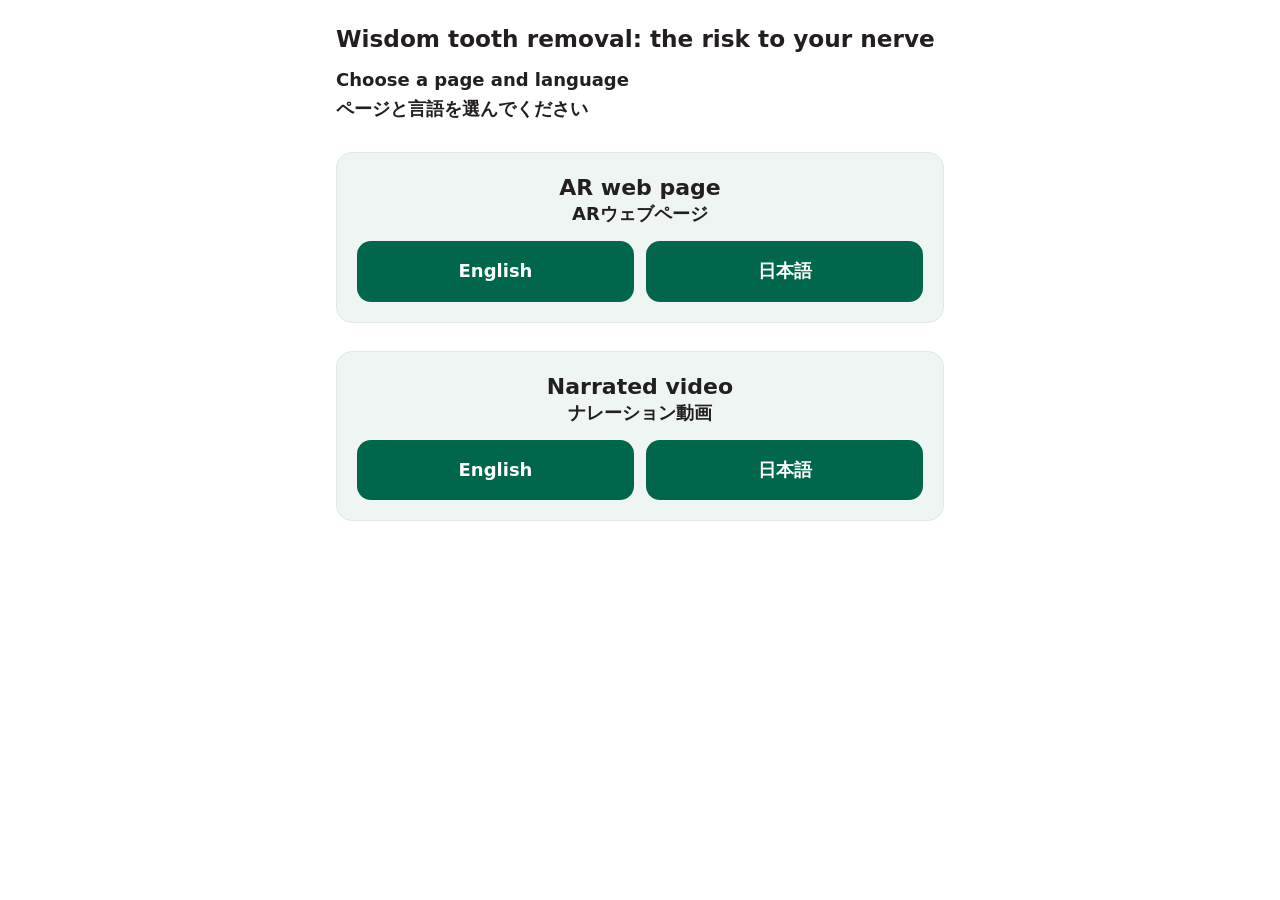
==== index.html @ 41e2e427 "Narrated video: new EN script with referral sentence and new title English only for now (Luke, 21 Oc" ====
<!doctype html>
<html lang="en">
<head>
<meta charset="utf-8">
<meta name="viewport" content="width=device-width, initial-scale=1">
<title>Wisdom tooth removal: the risk to your nerve</title>
<meta name="robots" content="noindex">
<link rel="stylesheet" href="style.css">
<style>
  .lead { font-size: 18px; font-weight: 600; margin: 8px 0 0; }
  .choice { margin-top: 28px; padding: 20px; border: 1px solid var(--line); border-radius: 16px; background: var(--card); }
  .choice h2 { margin: 0 0 14px; text-align: center; font-size: 22px; line-height: 1.35; }
  .choice h2 span { display: block; font-size: 18px; font-weight: 600; }
  .pick { display: grid; grid-template-columns: 1fr 1fr; gap: 12px; }
  .pick a { display: block; text-align: center; padding: 16px 8px; border-radius: 14px;
    background: var(--ar); color: var(--ar-text); text-decoration: none; font-weight: 600; font-size: 18px; }
</style>
</head>
<body>
<main>
  <h1>Wisdom tooth removal: the risk to your nerve</h1>
  <p class="lead">Choose a page and language<br><span lang="ja">ページと言語を選んでください</span></p>
  <section class="choice" aria-labelledby="ar">
    <h2 id="ar">AR web page<span lang="ja">ARウェブページ</span></h2>
    <div class="pick">
      <a href="en/">English</a>
      <a href="ja/" lang="ja">日本語</a>
    </div>
  </section>
  <section class="choice" aria-labelledby="video">
    <h2 id="video">Narrated video<span lang="ja">ナレーション動画</span></h2>
    <div class="pick">
      <a href="video/en/">English</a>
      <a href="video/ja/" lang="ja">日本語</a>
    </div>
  </section>
</main>
</body>
</html>
---- style.css ----
:root {
  --bg: #ffffff; --text: #231f20; --muted: #5a616b; --line: #e3e6ea;
  --accent: #00674c; --card: #eef5f2; --ar: #00674c; --ar-text: #ffffff;
}
/* Dark colours: follow the device unless the reader picks a mode with the toggle (saved in localStorage). */
@media (prefers-color-scheme: dark) {
  :root:not([data-theme="light"]) { --bg: #121417; --text: #eef0f3; --muted: #a9b0b9; --line: #2a2e34;
    --accent: #5cc49d; --card: #18211e; --ar: #5cc49d; --ar-text: #0d1117; }
}
:root[data-theme="dark"] { --bg: #121417; --text: #eef0f3; --muted: #a9b0b9; --line: #2a2e34;
    --accent: #5cc49d; --card: #18211e; --ar: #5cc49d; --ar-text: #0d1117; }
:root { color-scheme: light; }
:root[data-theme="dark"] { color-scheme: dark; }
@media (prefers-color-scheme: dark) { :root:not([data-theme="light"]) { color-scheme: dark; } }
* { box-sizing: border-box; }
html { -webkit-text-size-adjust: 100%; }
body { margin: 0; background: var(--bg); color: var(--text);
  font: 17px/1.6 system-ui, -apple-system, "Hiragino Sans", "Yu Gothic", "Noto Sans JP", sans-serif; }
.bar { display: flex; justify-content: space-between; align-items: center;
  padding: 10px 16px; border-bottom: 1px solid var(--line); }
.logo { height: 56px; width: auto; display: block; background: #fff; border-radius: 6px; padding: 3px 5px; box-sizing: content-box; }
.bar-left { display: flex; gap: 8px; align-items: center; }
.theme { font: inherit; font-size: 15px; color: var(--accent); background: transparent; cursor: pointer;
  padding: 8px 12px; min-height: 44px; border: 1px solid var(--line); border-radius: 999px; }
.lang { font-size: 15px; color: var(--accent); text-decoration: none; padding: 8px 12px;
  border: 1px solid var(--line); border-radius: 999px; }
main { max-width: 640px; margin: 0 auto; padding: 8px 16px 48px; }
h1 { font-size: 1.45rem; line-height: 1.3; margin: 16px 0 12px; }
h2 { font-size: 1.15rem; margin: 0 0 6px; }
section { padding: 18px 0; border-top: 1px solid var(--line); }
model-viewer { width: 100%; height: 58vh; min-height: 320px; max-height: 560px;
  background: var(--card); border-radius: 14px; --poster-color: transparent; }
.ar-btn { position: absolute; left: 50%; bottom: 14px; transform: translateX(-50%);
  background: var(--ar); color: var(--ar-text); border: 0; border-radius: 999px;
  padding: 14px 22px; font: 600 16px/1 inherit; min-height: 48px; white-space: nowrap; }
.progress { position: absolute; left: 0; right: 0; top: 0; height: 4px; }
.progress-fill { height: 100%; width: 0; background: var(--accent); transition: width .2s; }
.progress.done { opacity: 0; transition: opacity .4s; }
.legend { display: flex; flex-wrap: wrap; gap: 8px 18px; list-style: none; padding: 0; margin: 8px 0 12px; font-size: 15px; }
.dot { display: inline-block; width: 14px; height: 14px; border-radius: 50%;
  margin-right: 6px; vertical-align: -2px; border: 1px solid var(--line); }
.stats { display: grid; grid-template-columns: 1fr 1fr; gap: 10px; margin: 10px 0; }
.stats div { background: var(--card); border-radius: 12px; padding: 12px; }
.stats strong { display: block; font-size: 1.2rem; }
.stats span { display: block; font-size: 14px; color: var(--muted); text-align: justify; }
.small { font-size: 13px; color: var(--muted); overflow-wrap: anywhere; }
a { color: var(--accent); }
ul { padding-left: 1.2em; }
.disclaimer { font-size: 14px; color: var(--muted); border-top: 1px solid var(--line); padding-top: 16px; }
/* Labels on the model drawn like a medical diagram: a small point, a leader line and a short name. */
.hotspot { --len: 34px; width: 9px; height: 9px; border-radius: 50%; padding: 0; border: 2px solid #fff;
  background: #1b1d21; box-shadow: 0 0 0 1px #1b1d21; position: relative; pointer-events: none; }
.hotspot:not([data-visible]) { opacity: 0; }
model-viewer.labels-off .hotspot { display: none; }
.hotspot::after { content: ""; position: absolute; background: #1b1d21; }
.hotspot .label { position: absolute; white-space: nowrap; text-align: center;
  background: rgba(255,255,255,.92); color: #1b1d21; border: 1px solid #1b1d21; border-radius: 4px; padding: 2px 6px;
  font: 700 13px/1.15 system-ui, -apple-system, "Hiragino Sans", sans-serif; }
.hotspot .label small { display: block; font-weight: 500; font-size: 11px; }
.hotspot[data-side="up"]::after { left: 50%; bottom: 100%; width: 1.5px; height: var(--len); }
.hotspot[data-side="up"] .label { left: 50%; bottom: calc(100% + var(--len)); transform: translateX(-50%); }
.hotspot[data-side="down"]::after { left: 50%; top: 100%; width: 1.5px; height: var(--len); }
.hotspot[data-side="down"] .label { left: 50%; top: calc(100% + var(--len)); transform: translateX(-50%); }
.hotspot[data-side="left"]::after { right: 100%; top: 50%; height: 1.5px; width: var(--len); }
.hotspot[data-side="left"] .label { right: calc(100% + var(--len)); top: 50%; transform: translateY(-50%); }
.hotspot[data-side="right"]::after { left: 100%; top: 50%; height: 1.5px; width: var(--len); }
.hotspot[data-side="right"] .label { left: calc(100% + var(--len)); top: 50%; transform: translateY(-50%); }
.controls { display: flex; flex-wrap: wrap; gap: 8px; margin: 10px 0 0; }
.controls button { flex: 1 1 auto; min-height: 44px; padding: 8px 12px; border-radius: 999px;
  border: 1px solid var(--line); background: var(--card); color: var(--text); font: 600 15px/1.2 inherit; cursor: pointer; }
.controls button[aria-pressed="true"] { border-color: var(--accent); color: var(--accent); }
.cite { font-size: .7em; line-height: 0; margin-left: 1px; }
.cite a { text-decoration: none; }
.xray, .areas { margin: 12px 0; }
.areas img { width: 100%; height: auto; border-radius: 10px; display: block; background: #fff; }
.areas figcaption { font-size: 14px; color: var(--muted); margin-top: 6px; }
.xray img { width: 100%; height: auto; border-radius: 10px; display: block; }
.xray figcaption { font-size: 14px; color: var(--muted); margin-top: 6px; }
.credit { overflow-wrap: anywhere; }
.refs ol { padding-left: 1.4em; font-size: 13px; color: var(--muted); }
.refs li { margin-bottom: 6px; overflow-wrap: anywhere; }
.problem { position: absolute; inset: 0; display: flex; align-items: center; justify-content: center;
  padding: 24px; text-align: center; color: var(--text); font-size: 16px; }
.ar-more { display: flex; flex-wrap: wrap; gap: 8px; margin: 6px 0 10px; }
.ar-more[hidden] { display: none; }
.ar-more button { flex: 1 1 auto; min-height: 44px; padding: 8px 12px; border-radius: 999px; border: 0;
  background: var(--ar); color: var(--ar-text); font: 600 15px/1.2 inherit; cursor: pointer; }
/* Justified text, as asked. Hyphens help English lines not to stretch too much on phones. */
main p, main li, figcaption { text-align: justify; hyphens: auto; -webkit-hyphens: auto; }
main ul, main ol, .refs li { text-align: justify; hyphens: auto; -webkit-hyphens: auto; }
.controls, .ar-more { text-align: left; hyphens: manual; -webkit-hyphens: manual; }
.important { background: #fff7e0; border: 2px solid #d9a400; border-radius: 12px; padding: 12px 14px; margin: 12px 0; }
.important h2 { color: #6b4e00; }
.important p { margin: 0; color: #231f20; text-align: center; text-align-last: center; }

.stats .icons { display: block; width: 100%; max-width: 260px; margin: 0 0 6px; }
.symptoms { margin: 8px 0; }
.symptoms img { display: block; width: 100%; max-width: 520px; background: #fff; border-radius: 10px; }
/* Sources start closed; tap the heading to open them. */
.refs summary { cursor: pointer; list-style: none; }
.refs summary::-webkit-details-marker { display: none; }
.refs summary h2 { display: inline; }
.refs summary h2::after { content: " +"; color: var(--muted); }
.refs details[open] summary h2::after { content: " \2212"; }
@media (max-width: 480px) {
  .hotspot .label { font-size: 11.5px; padding: 2px 5px; }
  .hotspot .label small { font-size: 9.5px; }
}
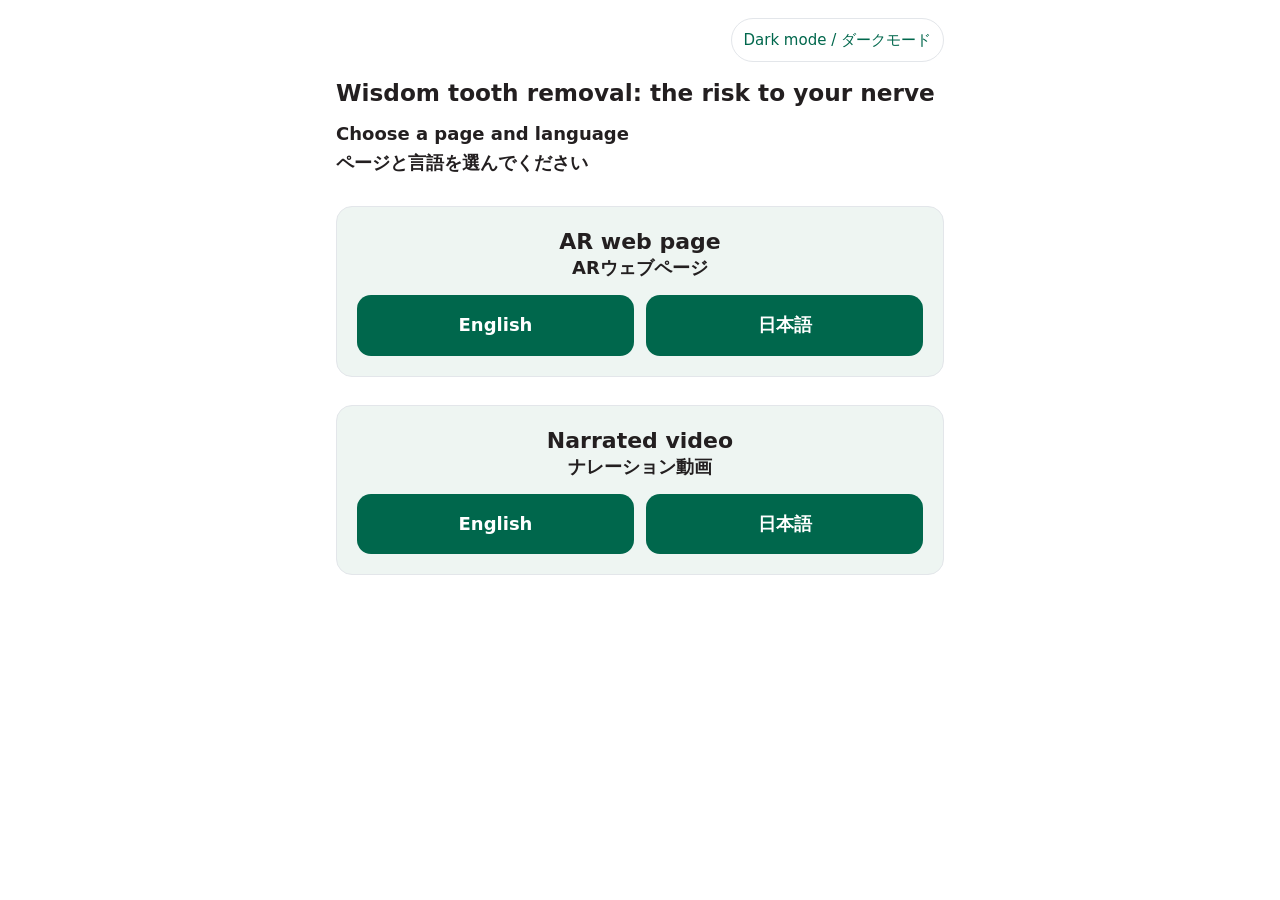
==== commit a1394799: "Open every page in light mode, with a dark mode toggle on all pages - style.css: dark colours only w" ====
--- a/index.html
+++ b/index.html
@@ -5,6 +5,9 @@
 <meta name="viewport" content="width=device-width, initial-scale=1">
 <title>Wisdom tooth removal: the risk to your nerve</title>
 <meta name="robots" content="noindex">
+<script>
+try { if (sessionStorage.getItem('theme') === 'dark') document.documentElement.dataset.theme = 'dark'; } catch (e) {}
+</script>
 <link rel="stylesheet" href="style.css">
 <style>
   .lead { font-size: 18px; font-weight: 600; margin: 8px 0 0; }
@@ -12,12 +15,14 @@
   .choice h2 { margin: 0 0 14px; text-align: center; font-size: 22px; line-height: 1.35; }
   .choice h2 span { display: block; font-size: 18px; font-weight: 600; }
   .pick { display: grid; grid-template-columns: 1fr 1fr; gap: 12px; }
+  .top { display: flex; justify-content: flex-end; padding-top: 10px; }
   .pick a { display: block; text-align: center; padding: 16px 8px; border-radius: 14px;
     background: var(--ar); color: var(--ar-text); text-decoration: none; font-weight: 600; font-size: 18px; }
 </style>
 </head>
 <body>
 <main>
+  <div class="top"><button class="theme" id="theme" type="button" data-dark="Dark mode / ダークモード" data-light="Light mode / ライトモード">Dark mode / ダークモード</button></div>
   <h1>Wisdom tooth removal: the risk to your nerve</h1>
   <p class="lead">Choose a page and language<br><span lang="ja">ページと言語を選んでください</span></p>
   <section class="choice" aria-labelledby="ar">
@@ -35,5 +40,6 @@
     </div>
   </section>
 </main>
+<script src="theme.js"></script>
 </body>
 </html>
--- a/style.css
+++ b/style.css
@@ -2,16 +2,11 @@
   --bg: #ffffff; --text: #231f20; --muted: #5a616b; --line: #e3e6ea;
   --accent: #00674c; --card: #eef5f2; --ar: #00674c; --ar-text: #ffffff;
 }
-/* Dark colours: follow the device unless the reader picks a mode with the toggle (saved in localStorage). */
-@media (prefers-color-scheme: dark) {
-  :root:not([data-theme="light"]) { --bg: #121417; --text: #eef0f3; --muted: #a9b0b9; --line: #2a2e34;
-    --accent: #5cc49d; --card: #18211e; --ar: #5cc49d; --ar-text: #0d1117; }
-}
+/* Pages open in light mode; the toggle switches to dark for this browser tab (sessionStorage). */
 :root[data-theme="dark"] { --bg: #121417; --text: #eef0f3; --muted: #a9b0b9; --line: #2a2e34;
     --accent: #5cc49d; --card: #18211e; --ar: #5cc49d; --ar-text: #0d1117; }
 :root { color-scheme: light; }
 :root[data-theme="dark"] { color-scheme: dark; }
-@media (prefers-color-scheme: dark) { :root:not([data-theme="light"]) { color-scheme: dark; } }
 * { box-sizing: border-box; }
 html { -webkit-text-size-adjust: 100%; }
 body { margin: 0; background: var(--bg); color: var(--text);
@@ -71,6 +66,7 @@
 .controls button[aria-pressed="true"] { border-color: var(--accent); color: var(--accent); }
 .cite { font-size: .7em; line-height: 0; margin-left: 1px; }
 .cite a { text-decoration: none; }
+.cite + .cite::before { content: ","; }
 .xray, .areas { margin: 12px 0; }
 .areas img { width: 100%; height: auto; border-radius: 10px; display: block; background: #fff; }
 .areas figcaption { font-size: 14px; color: var(--muted); margin-top: 6px; }
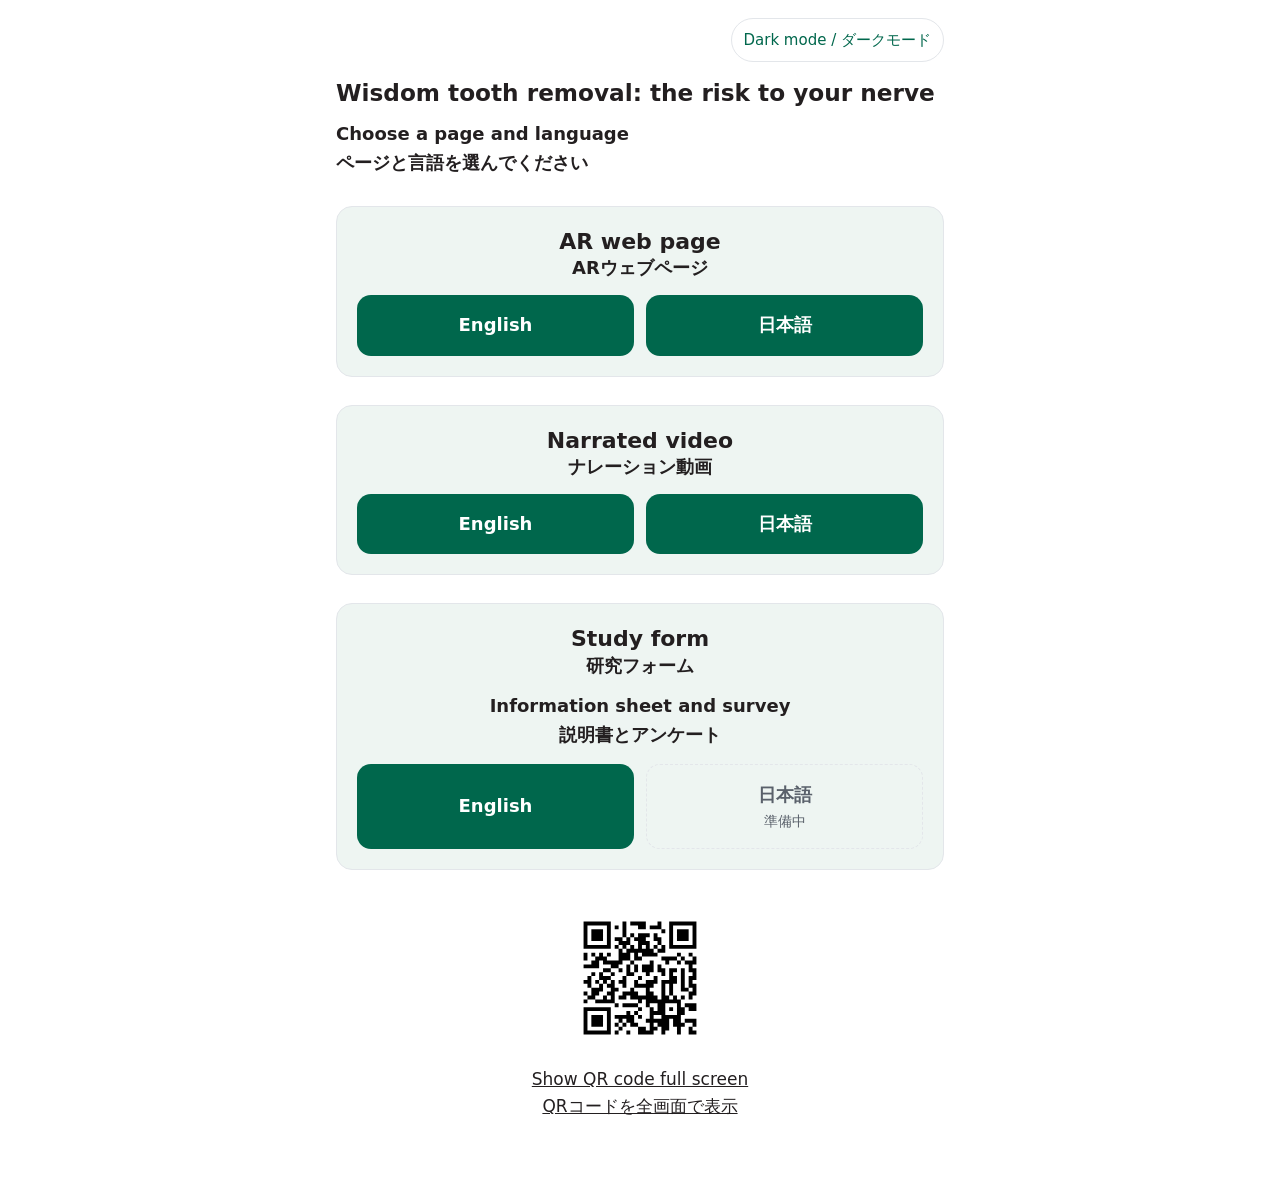
==== commit 52930d03: "Home page: study form buttons and full screen QR code Adds a Study form section (English Microsoft F" ====
--- a/index.html
+++ b/index.html
@@ -16,8 +16,19 @@
   .choice h2 span { display: block; font-size: 18px; font-weight: 600; }
   .pick { display: grid; grid-template-columns: 1fr 1fr; gap: 12px; }
   .top { display: flex; justify-content: flex-end; padding-top: 10px; }
-  .pick a { display: block; text-align: center; padding: 16px 8px; border-radius: 14px;
+  .pick a { display: flex; flex-direction: column; justify-content: center; text-align: center; padding: 16px 8px; border-radius: 14px;
     background: var(--ar); color: var(--ar-text); text-decoration: none; font-weight: 600; font-size: 18px; }
+  .pick a[aria-disabled="true"] { background: var(--card); color: var(--muted); border: 1px dashed var(--line); pointer-events: none; }
+  .pick a small { display: block; font-size: 14px; font-weight: 400; }
+  .qr { margin: 28px 0 32px; text-align: center; }
+  .qr button { background: none; border: 0; padding: 0; cursor: pointer; font: inherit; color: var(--text); }
+  .qr img { display: block; width: 160px; height: 160px; margin: 0 auto 8px; padding: 8px; background: #fff; border-radius: 8px; }
+  .qr span { text-decoration: underline; }
+  #qr-big { width: 100vw; height: 100vh; max-width: none; max-height: none; margin: 0; padding: 0; border: 0; background: #fff; color: #000; }
+  #qr-big[open] { display: flex; flex-direction: column; align-items: center; justify-content: center; gap: 16px; }
+  #qr-big img { width: min(88vw, 78vh); height: min(88vw, 78vh); }
+  #qr-big p { margin: 0; font-size: min(18px, 4.2vw); white-space: nowrap; text-align: center; padding: 0 16px; }
+  #qr-big button { font: inherit; font-size: 18px; padding: 10px 22px; border-radius: 12px; border: 1px solid #231f20; background: #fff; color: #231f20; cursor: pointer; }
 </style>
 </head>
 <body>
@@ -39,7 +50,38 @@
       <a href="video/ja/" lang="ja">日本語</a>
     </div>
   </section>
+  <section class="choice" aria-labelledby="form">
+    <h2 id="form">Study form<span lang="ja">研究フォーム</span></h2>
+    <p class="lead" style="text-align:center;margin:0 0 14px">Information sheet and survey<br><span lang="ja">説明書とアンケート</span></p>
+    <div class="pick">
+      <a href="https://forms.cloud.microsoft/r/YUmReSXhMz">English</a>
+      <!-- TODO: Japanese Microsoft Form link. Replace href="#" with the link and remove aria-disabled and the <small> line. -->
+      <a href="#" lang="ja" aria-disabled="true">日本語<small>準備中</small></a>
+    </div>
+  </section>
+  <div class="qr">
+    <button type="button" id="qr-open" aria-haspopup="dialog">
+      <img src="images/qr-home.svg" alt="QR code for this page">
+      <span>Show QR code full screen</span><br><span lang="ja">QRコードを全画面で表示</span>
+    </button>
+  </div>
 </main>
+<dialog id="qr-big" aria-label="QR code for this page">
+  <img src="images/qr-home.svg" alt="QR code: https://cbct-2026.github.io/wisdom-tooth/">
+  <p>https://cbct-2026.github.io/wisdom-tooth/</p>
+  <button type="button" id="qr-close">Close / 閉じる</button>
+</dialog>
 <script src="theme.js"></script>
+<script>
+const qrBig = document.getElementById('qr-big');
+document.getElementById('qr-open').addEventListener('click', () => {
+  qrBig.showModal();
+  if (qrBig.requestFullscreen) qrBig.requestFullscreen().catch(() => {});
+});
+const closeQr = () => { if (document.fullscreenElement) document.exitFullscreen().catch(() => {}); qrBig.close(); };
+document.getElementById('qr-close').addEventListener('click', closeQr);
+qrBig.addEventListener('click', e => { if (e.target === qrBig) closeQr(); });
+document.addEventListener('fullscreenchange', () => { if (!document.fullscreenElement && qrBig.open) qrBig.close(); });
+</script>
 </body>
 </html>
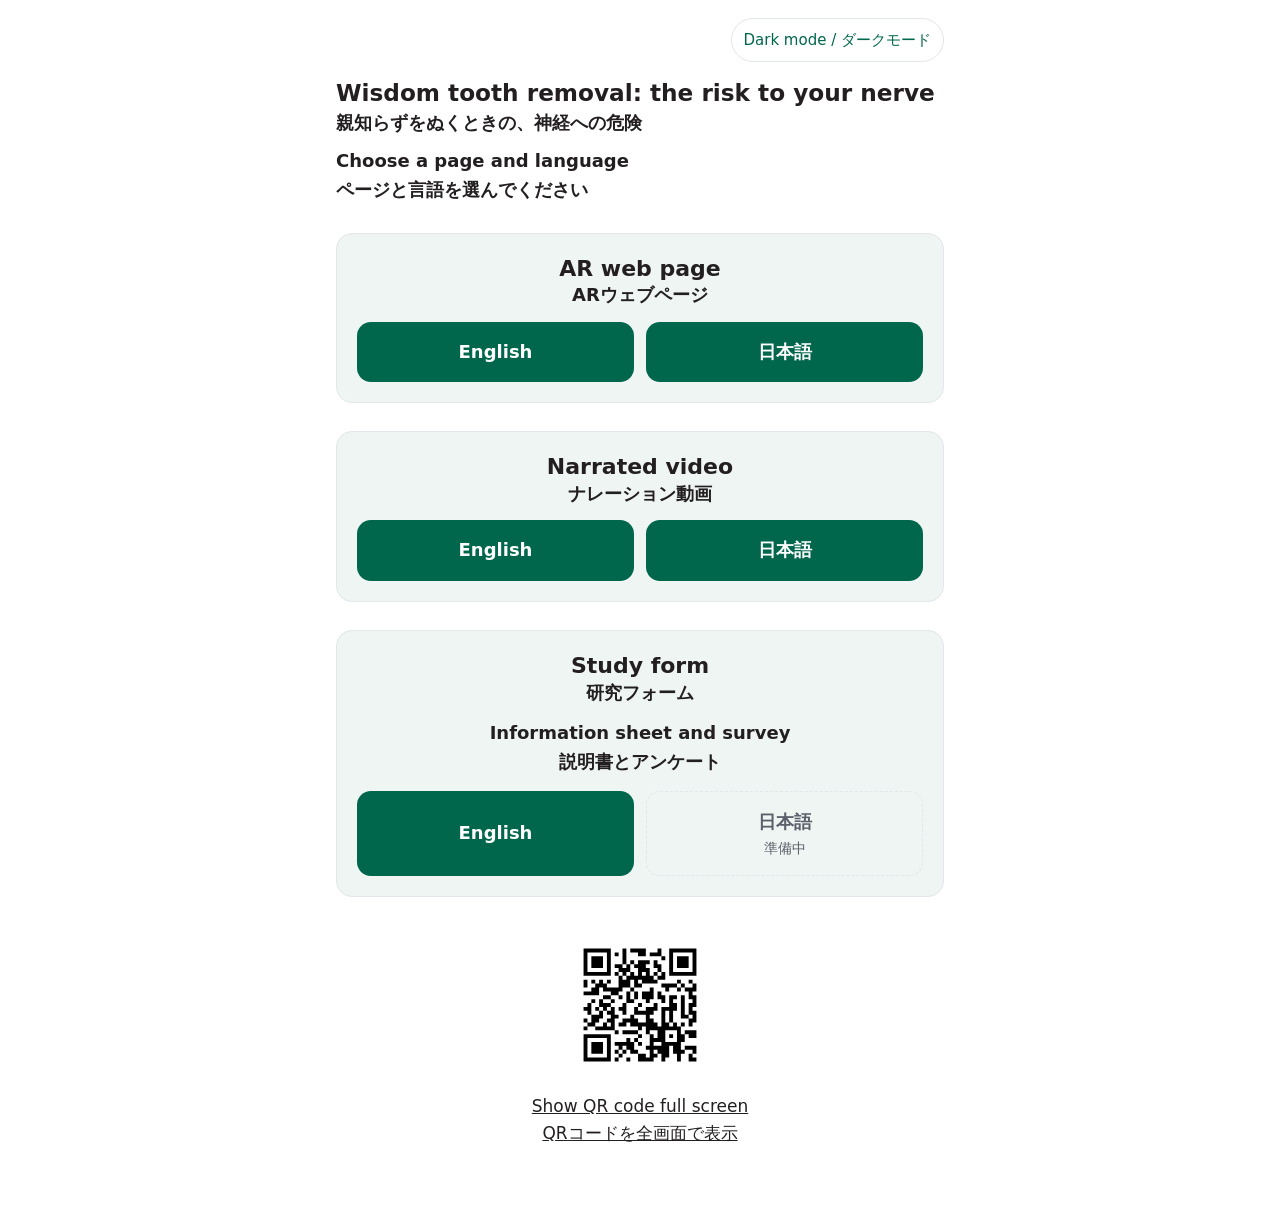
==== commit 4a7faa35: "Apply the remaining site review fixes - Accessibility: theme and labels toggles drop aria-pressed (t" ====
--- a/index.html
+++ b/index.html
@@ -3,60 +3,63 @@
 <head>
 <meta charset="utf-8">
 <meta name="viewport" content="width=device-width, initial-scale=1">
-<title>Wisdom tooth removal: the risk to your nerve</title>
+<title>Wisdom tooth removal: the risk to your nerve | 親知らずをぬくときの、神経への危険</title>
 <meta name="robots" content="noindex">
 <script>
-try { if (sessionStorage.getItem('theme') === 'dark') document.documentElement.dataset.theme = 'dark'; } catch (e) {}
+// The home page starts each session in light mode, even if the last participant chose dark mode in this tab.
+try { sessionStorage.removeItem('theme'); } catch (e) {}
 </script>
 <link rel="stylesheet" href="style.css">
 <style>
+  h1 span { display: block; font-size: 1.1rem; margin-top: 4px; }
   .lead { font-size: 18px; font-weight: 600; margin: 8px 0 0; }
   .choice { margin-top: 28px; padding: 20px; border: 1px solid var(--line); border-radius: 16px; background: var(--card); }
   .choice h2 { margin: 0 0 14px; text-align: center; font-size: 22px; line-height: 1.35; }
   .choice h2 span { display: block; font-size: 18px; font-weight: 600; }
   .pick { display: grid; grid-template-columns: 1fr 1fr; gap: 12px; }
   .top { display: flex; justify-content: flex-end; padding-top: 10px; }
-  .pick a { display: flex; flex-direction: column; justify-content: center; text-align: center; padding: 16px 8px; border-radius: 14px;
+  .pick a, .pick .pick-off { display: flex; flex-direction: column; justify-content: center; text-align: center; padding: 16px 8px; border-radius: 14px;
     background: var(--ar); color: var(--ar-text); text-decoration: none; font-weight: 600; font-size: 18px; }
-  .pick a[aria-disabled="true"] { background: var(--card); color: var(--muted); border: 1px dashed var(--line); pointer-events: none; }
-  .pick a small { display: block; font-size: 14px; font-weight: 400; }
+  .pick .pick-off { background: var(--card); color: var(--muted); border: 1px dashed var(--line); }
+  .pick a small, .pick .pick-off small { display: block; font-size: 14px; font-weight: 400; }
   .qr { margin: 28px 0 32px; text-align: center; }
   .qr button { background: none; border: 0; padding: 0; cursor: pointer; font: inherit; color: var(--text); }
   .qr img { display: block; width: 160px; height: 160px; margin: 0 auto 8px; padding: 8px; background: #fff; border-radius: 8px; }
   .qr span { text-decoration: underline; }
-  #qr-big { width: 100vw; height: 100vh; max-width: none; max-height: none; margin: 0; padding: 0; border: 0; background: #fff; color: #000; }
+  #qr-big { width: 100vw; height: 100vh; height: 100dvh; max-width: none; max-height: none; margin: 0; padding: 0; border: 0; background: #fff; color: #000; }
   #qr-big[open] { display: flex; flex-direction: column; align-items: center; justify-content: center; gap: 16px; }
-  #qr-big img { width: min(88vw, 78vh); height: min(88vw, 78vh); }
+  #qr-big img { width: min(88vw, 70vh); height: min(88vw, 70vh); }
   #qr-big p { margin: 0; font-size: min(18px, 4.2vw); white-space: nowrap; text-align: center; padding: 0 16px; }
   #qr-big button { font: inherit; font-size: 18px; padding: 10px 22px; border-radius: 12px; border: 1px solid #231f20; background: #fff; color: #231f20; cursor: pointer; }
 </style>
 </head>
 <body>
 <main>
-  <div class="top"><button class="theme" id="theme" type="button" data-dark="Dark mode / ダークモード" data-light="Light mode / ライトモード">Dark mode / ダークモード</button></div>
-  <h1>Wisdom tooth removal: the risk to your nerve</h1>
+  <div class="top"><button class="theme" id="theme" type="button" data-dark="Dark mode" data-dark-ja="ダークモード" data-light="Light mode" data-light-ja="ライトモード">Dark mode</button></div>
+  <h1>Wisdom tooth removal: the risk to your nerve<span lang="ja">親知らずをぬくときの、神経への危険</span></h1>
   <p class="lead">Choose a page and language<br><span lang="ja">ページと言語を選んでください</span></p>
   <section class="choice" aria-labelledby="ar">
     <h2 id="ar">AR web page<span lang="ja">ARウェブページ</span></h2>
     <div class="pick">
-      <a href="en/">English</a>
-      <a href="ja/" lang="ja">日本語</a>
+      <a href="en/" aria-label="AR web page, English">English</a>
+      <a href="ja/" lang="ja" aria-label="ARウェブページ、日本語">日本語</a>
     </div>
   </section>
   <section class="choice" aria-labelledby="video">
     <h2 id="video">Narrated video<span lang="ja">ナレーション動画</span></h2>
     <div class="pick">
-      <a href="video/en/">English</a>
-      <a href="video/ja/" lang="ja">日本語</a>
+      <a href="video/en/" aria-label="Narrated video, English">English</a>
+      <a href="video/ja/" lang="ja" aria-label="ナレーション動画、日本語">日本語</a>
     </div>
   </section>
   <section class="choice" aria-labelledby="form">
     <h2 id="form">Study form<span lang="ja">研究フォーム</span></h2>
     <p class="lead" style="text-align:center;margin:0 0 14px">Information sheet and survey<br><span lang="ja">説明書とアンケート</span></p>
     <div class="pick">
-      <a href="https://forms.cloud.microsoft/r/YUmReSXhMz">English</a>
-      <!-- TODO: Japanese Microsoft Form link. Replace href="#" with the link and remove aria-disabled and the <small> line. -->
-      <a href="#" lang="ja" aria-disabled="true">日本語<small>準備中</small></a>
+      <a href="https://forms.cloud.microsoft/r/YUmReSXhMz" target="_blank" rel="noopener" aria-label="Study form, English (opens in a new tab)">English</a>
+      <!-- TODO: Japanese Microsoft Form link. Replace this span with
+           <a href="LINK" lang="ja" target="_blank" rel="noopener" aria-label="研究フォーム、日本語（新しいタブで開きます）">日本語</a> -->
+      <span class="pick-off" lang="ja" aria-disabled="true">日本語<small>準備中</small></span>
     </div>
   </section>
   <div class="qr">
@@ -69,7 +72,7 @@
 <dialog id="qr-big" aria-label="QR code for this page">
   <img src="images/qr-home.svg" alt="QR code: https://cbct-2026.github.io/wisdom-tooth/">
   <p>https://cbct-2026.github.io/wisdom-tooth/</p>
-  <button type="button" id="qr-close">Close / 閉じる</button>
+  <button type="button" id="qr-close">Close / <span lang="ja">閉じる</span></button>
 </dialog>
 <script src="theme.js"></script>
 <script>
@@ -80,7 +83,7 @@
 });
 const closeQr = () => { if (document.fullscreenElement) document.exitFullscreen().catch(() => {}); qrBig.close(); };
 document.getElementById('qr-close').addEventListener('click', closeQr);
-qrBig.addEventListener('click', e => { if (e.target === qrBig) closeQr(); });
+// Only the Close button or Esc closes it, so a stray tap while someone scans does not.
 document.addEventListener('fullscreenchange', () => { if (!document.fullscreenElement && qrBig.open) qrBig.close(); });
 </script>
 </body>
--- a/style.css
+++ b/style.css
@@ -14,20 +14,24 @@
 .bar { display: flex; justify-content: space-between; align-items: center;
   padding: 10px 16px; border-bottom: 1px solid var(--line); }
 .logo { height: 56px; width: auto; display: block; background: #fff; border-radius: 6px; padding: 3px 5px; box-sizing: content-box; }
-.bar-left { display: flex; gap: 8px; align-items: center; }
+.bar-left { display: flex; flex-wrap: wrap; gap: 8px; align-items: center; }
+.lang, .theme { white-space: nowrap; }
+@media (max-width: 420px) { .bar { gap: 8px; } .bar-left { gap: 6px; } .lang, .theme { padding: 8px 10px; } .logo { height: 44px; } }
 .theme { font: inherit; font-size: 15px; color: var(--accent); background: transparent; cursor: pointer;
   padding: 8px 12px; min-height: 44px; border: 1px solid var(--line); border-radius: 999px; }
-.lang { font-size: 15px; color: var(--accent); text-decoration: none; padding: 8px 12px;
+.lang { font-size: 15px; color: var(--accent); text-decoration: none; padding: 8px 12px; min-height: 44px; display: inline-flex; align-items: center;
   border: 1px solid var(--line); border-radius: 999px; }
 main { max-width: 640px; margin: 0 auto; padding: 8px 16px 48px; }
 h1 { font-size: 1.45rem; line-height: 1.3; margin: 16px 0 12px; }
 h2 { font-size: 1.15rem; margin: 0 0 6px; }
 section { padding: 18px 0; border-top: 1px solid var(--line); }
-model-viewer { width: 100%; height: 58vh; min-height: 320px; max-height: 560px;
+model-viewer { display: block; position: relative; width: 100%; height: 58vh; min-height: 320px; max-height: 560px;
   background: var(--card); border-radius: 14px; --poster-color: transparent; }
+/* Until the 3D viewer script has started, show only the box and any problem message. */
+model-viewer:not(:defined) > :not(.problem) { display: none; }
 .ar-btn { position: absolute; left: 50%; bottom: 14px; transform: translateX(-50%);
   background: var(--ar); color: var(--ar-text); border: 0; border-radius: 999px;
-  padding: 14px 22px; font: 600 16px/1 inherit; min-height: 48px; white-space: nowrap; }
+  padding: 14px 22px; font-family: inherit; font-size: 16px; font-weight: 600; line-height: 1; min-height: 48px; white-space: nowrap; }
 .progress { position: absolute; left: 0; right: 0; top: 0; height: 4px; }
 .progress-fill { height: 100%; width: 0; background: var(--accent); transition: width .2s; }
 .progress.done { opacity: 0; transition: opacity .4s; }
@@ -38,6 +42,8 @@
 .stats div { background: var(--card); border-radius: 12px; padding: 12px; }
 .stats strong { display: block; font-size: 1.2rem; }
 .stats span { display: block; font-size: 14px; color: var(--muted); text-align: justify; }
+/* The two risk boxes are narrow on a screen, so their text is not justified there. */
+@media screen { .stats span { text-align: left; hyphens: manual; -webkit-hyphens: manual; } }
 .small { font-size: 13px; color: var(--muted); overflow-wrap: anywhere; }
 a { color: var(--accent); }
 ul { padding-left: 1.2em; }
@@ -46,7 +52,7 @@
 .hotspot { --len: 34px; width: 9px; height: 9px; border-radius: 50%; padding: 0; border: 2px solid #fff;
   background: #1b1d21; box-shadow: 0 0 0 1px #1b1d21; position: relative; pointer-events: none; }
 .hotspot:not([data-visible]) { opacity: 0; }
-model-viewer.labels-off .hotspot { display: none; }
+model-viewer.labels-off .hotspot, model-viewer.zoomed .hotspot[data-far] { display: none; }
 .hotspot::after { content: ""; position: absolute; background: #1b1d21; }
 .hotspot .label { position: absolute; white-space: nowrap; text-align: center;
   background: rgba(255,255,255,.92); color: #1b1d21; border: 1px solid #1b1d21; border-radius: 4px; padding: 2px 6px;
@@ -62,10 +68,12 @@
 .hotspot[data-side="right"] .label { left: calc(100% + var(--len)); top: 50%; transform: translateY(-50%); }
 .controls { display: flex; flex-wrap: wrap; gap: 8px; margin: 10px 0 0; }
 .controls button { flex: 1 1 auto; min-height: 44px; padding: 8px 12px; border-radius: 999px;
-  border: 1px solid var(--line); background: var(--card); color: var(--text); font: 600 15px/1.2 inherit; cursor: pointer; }
+  border: 1px solid var(--line); background: var(--card); color: var(--text); font-family: inherit; font-size: 15px; font-weight: 600; line-height: 1.2; cursor: pointer; }
 .controls button[aria-pressed="true"] { border-color: var(--accent); color: var(--accent); }
 .cite { font-size: .7em; line-height: 0; margin-left: 1px; }
 .cite a { text-decoration: none; }
+/* Bigger tap area for source numbers on screens (the printed sheet keeps its spacing). */
+@media screen { .cite a { display: inline-block; line-height: 1; padding: 4px 3px; margin: -4px -1px; } }
 .cite + .cite::before { content: ","; }
 .xray, .areas { margin: 12px 0; }
 .areas img { width: 100%; height: auto; border-radius: 10px; display: block; background: #fff; }
@@ -80,7 +88,7 @@
 .ar-more { display: flex; flex-wrap: wrap; gap: 8px; margin: 6px 0 10px; }
 .ar-more[hidden] { display: none; }
 .ar-more button { flex: 1 1 auto; min-height: 44px; padding: 8px 12px; border-radius: 999px; border: 0;
-  background: var(--ar); color: var(--ar-text); font: 600 15px/1.2 inherit; cursor: pointer; }
+  background: var(--ar); color: var(--ar-text); font-family: inherit; font-size: 15px; font-weight: 600; line-height: 1.2; cursor: pointer; }
 /* Justified text, as asked. Hyphens help English lines not to stretch too much on phones. */
 main p, main li, figcaption { text-align: justify; hyphens: auto; -webkit-hyphens: auto; }
 main ul, main ol, .refs li { text-align: justify; hyphens: auto; -webkit-hyphens: auto; }
@@ -99,6 +107,8 @@
 .refs summary h2::after { content: " +"; color: var(--muted); }
 .refs details[open] summary h2::after { content: " \2212"; }
 @media (max-width: 480px) {
-  .hotspot .label { font-size: 11.5px; padding: 2px 5px; }
-  .hotspot .label small { font-size: 9.5px; }
+  .hotspot .label { font-size: 12px; padding: 2px 5px; }
+  .hotspot .label small { font-size: 11px; }
 }
+
+@media (prefers-reduced-motion: reduce) { .progress-fill, .progress.done { transition: none; } }
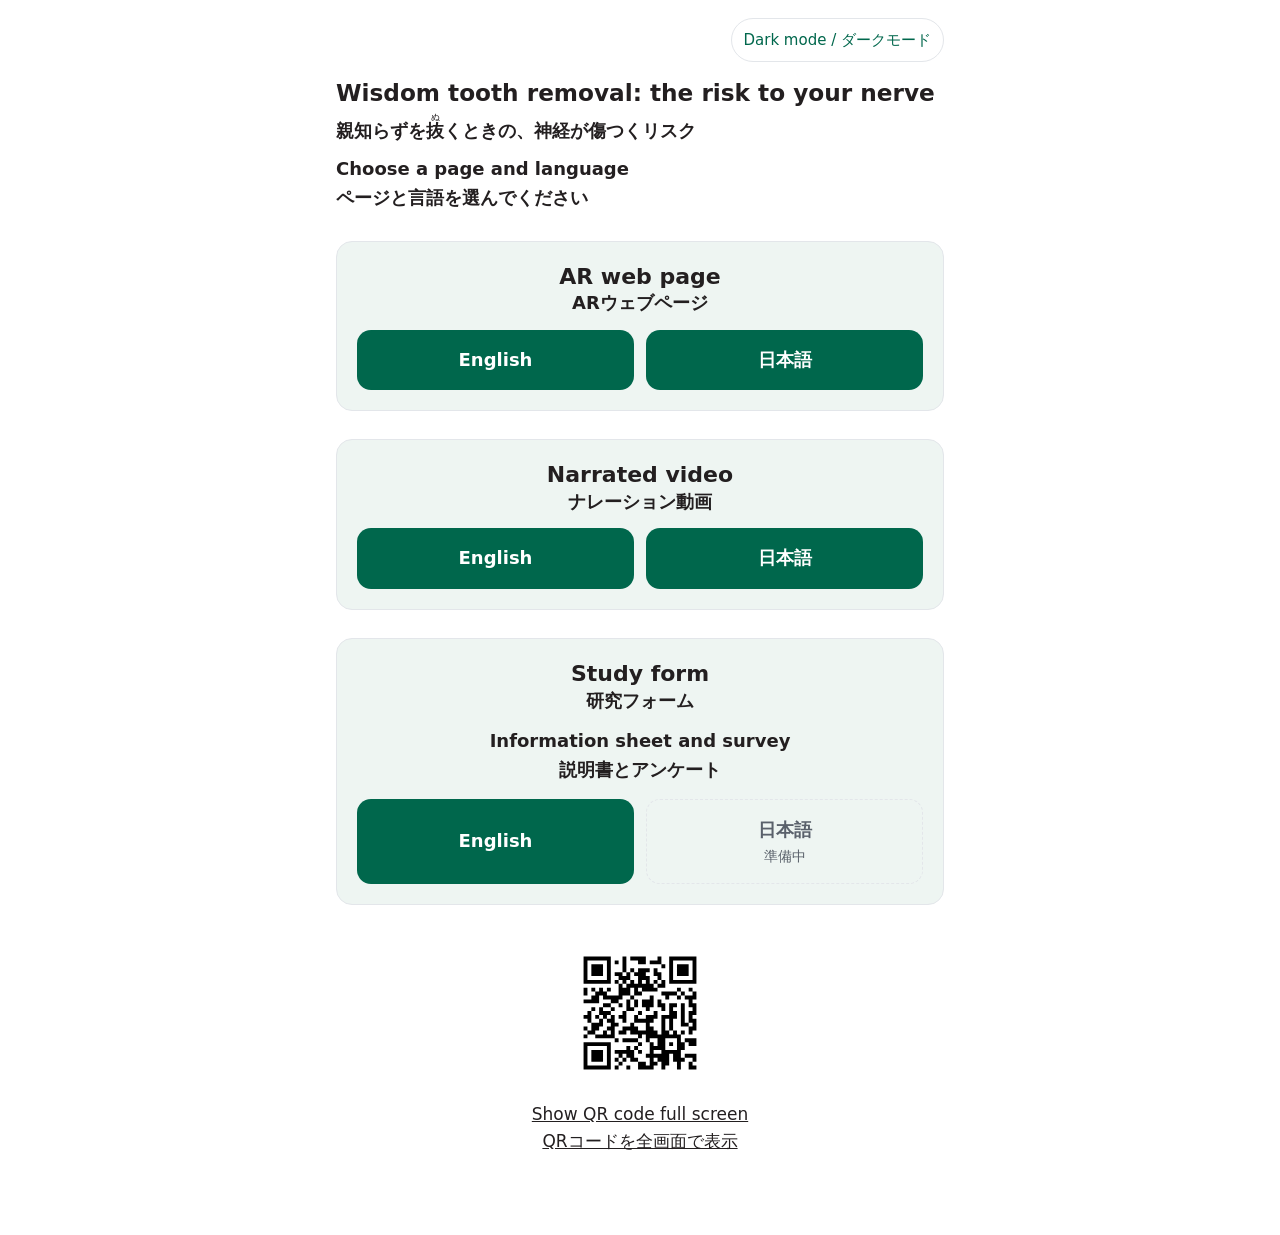
==== commit 01205753: "Japanese materials: option C text (natural kanji with furigana) Luke picked option C on 29 October 2" ====
--- a/index.html
+++ b/index.html
@@ -3,7 +3,7 @@
 <head>
 <meta charset="utf-8">
 <meta name="viewport" content="width=device-width, initial-scale=1">
-<title>Wisdom tooth removal: the risk to your nerve | 親知らずをぬくときの、神経への危険</title>
+<title>Wisdom tooth removal: the risk to your nerve | 親知らずを抜くときの、神経が傷つくリスク</title>
 <meta name="robots" content="noindex">
 <script>
 // The home page starts each session in light mode, even if the last participant chose dark mode in this tab.
@@ -36,7 +36,7 @@
 <body>
 <main>
   <div class="top"><button class="theme" id="theme" type="button" data-dark="Dark mode" data-dark-ja="ダークモード" data-light="Light mode" data-light-ja="ライトモード">Dark mode</button></div>
-  <h1>Wisdom tooth removal: the risk to your nerve<span lang="ja">親知らずをぬくときの、神経への危険</span></h1>
+  <h1>Wisdom tooth removal: the risk to your nerve<span lang="ja">親知らずを<ruby>抜<rt>ぬ</rt></ruby>くときの、神経が傷つくリスク</span></h1>
   <p class="lead">Choose a page and language<br><span lang="ja">ページと言語を選んでください</span></p>
   <section class="choice" aria-labelledby="ar">
     <h2 id="ar">AR web page<span lang="ja">ARウェブページ</span></h2>
--- a/style.css
+++ b/style.css
@@ -112,3 +112,7 @@
 }
 
 @media (prefers-reduced-motion: reduce) { .progress-fill, .progress.done { transition: none; } }
+
+/* Furigana (Japanese text): keep the base kanji together when the reading is wider, and keep line spacing even. */
+ruby { ruby-align: center; white-space: nowrap; }
+rt { font-size: 0.5em; font-weight: 400; letter-spacing: 0; }
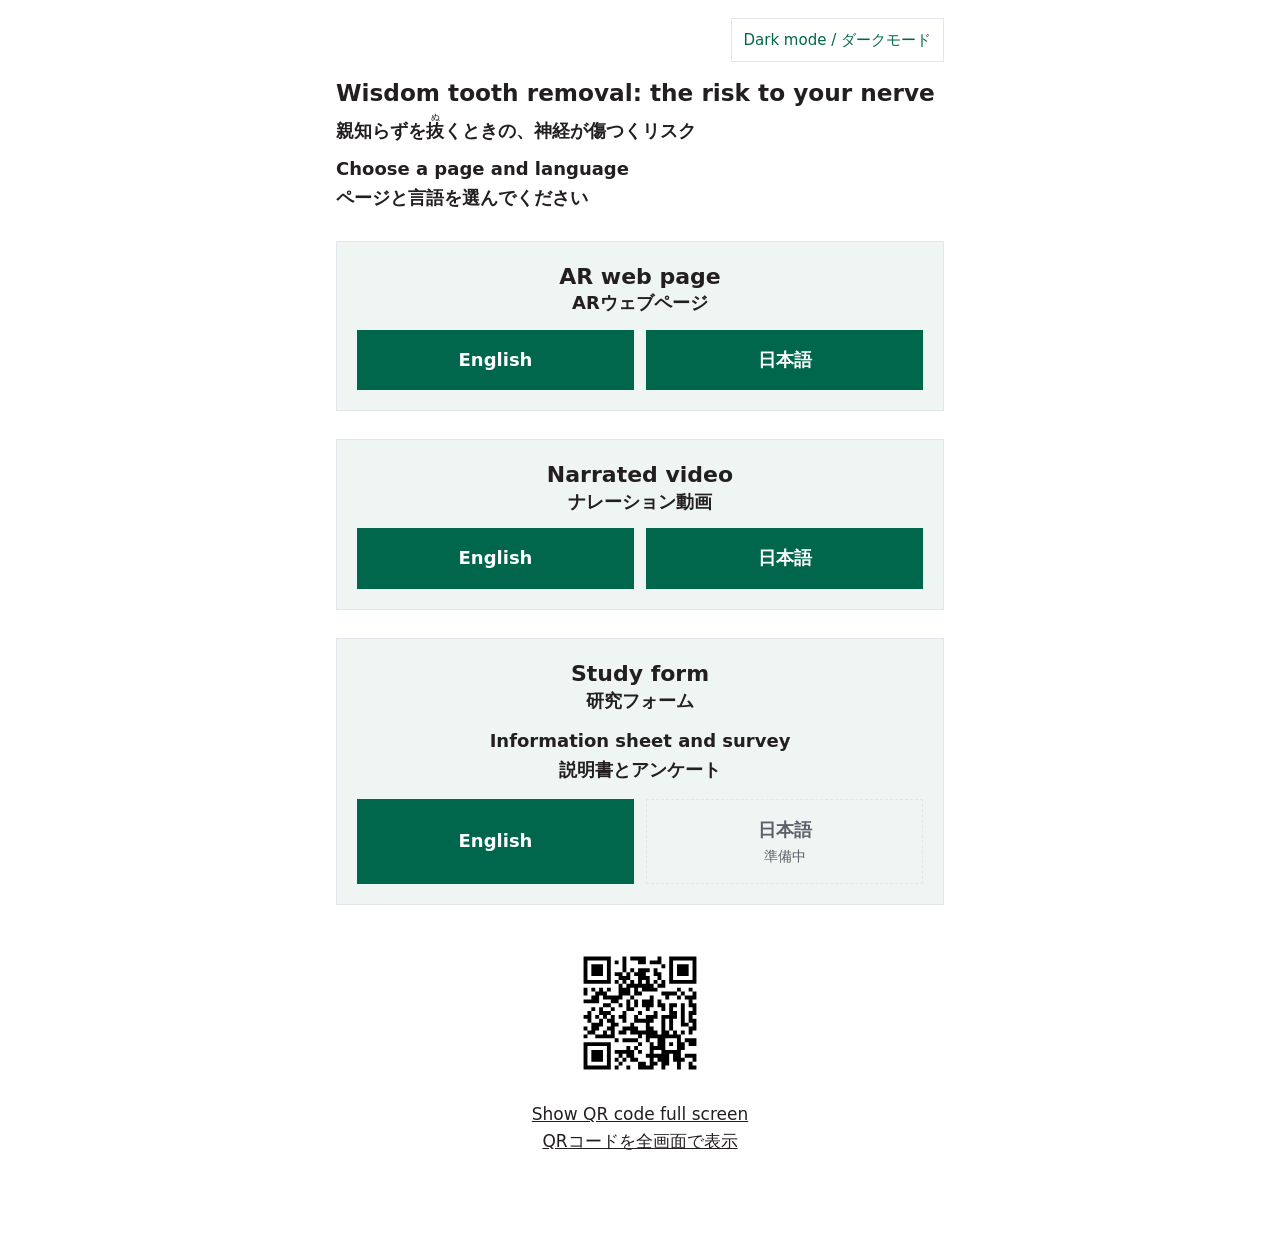
==== commit 1fdfe59e: "Use square corners for buttons, cards and panels on the study site Co-Authored-By: Claude Opus 5.5 <" ====
--- a/index.html
+++ b/index.html
@@ -13,24 +13,24 @@
 <style>
   h1 span { display: block; font-size: 1.1rem; margin-top: 4px; }
   .lead { font-size: 18px; font-weight: 600; margin: 8px 0 0; }
-  .choice { margin-top: 28px; padding: 20px; border: 1px solid var(--line); border-radius: 16px; background: var(--card); }
+  .choice { margin-top: 28px; padding: 20px; border: 1px solid var(--line); border-radius: 0; background: var(--card); }
   .choice h2 { margin: 0 0 14px; text-align: center; font-size: 22px; line-height: 1.35; }
   .choice h2 span { display: block; font-size: 18px; font-weight: 600; }
   .pick { display: grid; grid-template-columns: 1fr 1fr; gap: 12px; }
   .top { display: flex; justify-content: flex-end; padding-top: 10px; }
-  .pick a, .pick .pick-off { display: flex; flex-direction: column; justify-content: center; text-align: center; padding: 16px 8px; border-radius: 14px;
+  .pick a, .pick .pick-off { display: flex; flex-direction: column; justify-content: center; text-align: center; padding: 16px 8px; border-radius: 0;
     background: var(--ar); color: var(--ar-text); text-decoration: none; font-weight: 600; font-size: 18px; }
   .pick .pick-off { background: var(--card); color: var(--muted); border: 1px dashed var(--line); }
   .pick a small, .pick .pick-off small { display: block; font-size: 14px; font-weight: 400; }
   .qr { margin: 28px 0 32px; text-align: center; }
   .qr button { background: none; border: 0; padding: 0; cursor: pointer; font: inherit; color: var(--text); }
-  .qr img { display: block; width: 160px; height: 160px; margin: 0 auto 8px; padding: 8px; background: #fff; border-radius: 8px; }
+  .qr img { display: block; width: 160px; height: 160px; margin: 0 auto 8px; padding: 8px; background: #fff; border-radius: 0; }
   .qr span { text-decoration: underline; }
   #qr-big { width: 100vw; height: 100vh; height: 100dvh; max-width: none; max-height: none; margin: 0; padding: 0; border: 0; background: #fff; color: #000; }
   #qr-big[open] { display: flex; flex-direction: column; align-items: center; justify-content: center; gap: 16px; }
   #qr-big img { width: min(88vw, 70vh); height: min(88vw, 70vh); }
   #qr-big p { margin: 0; font-size: min(18px, 4.2vw); white-space: nowrap; text-align: center; padding: 0 16px; }
-  #qr-big button { font: inherit; font-size: 18px; padding: 10px 22px; border-radius: 12px; border: 1px solid #231f20; background: #fff; color: #231f20; cursor: pointer; }
+  #qr-big button { font: inherit; font-size: 18px; padding: 10px 22px; border-radius: 0; border: 1px solid #231f20; background: #fff; color: #231f20; cursor: pointer; }
 </style>
 </head>
 <body>
--- a/style.css
+++ b/style.css
@@ -13,24 +13,24 @@
   font: 17px/1.6 system-ui, -apple-system, "Hiragino Sans", "Yu Gothic", "Noto Sans JP", sans-serif; }
 .bar { display: flex; justify-content: space-between; align-items: center;
   padding: 10px 16px; border-bottom: 1px solid var(--line); }
-.logo { height: 56px; width: auto; display: block; background: #fff; border-radius: 6px; padding: 3px 5px; box-sizing: content-box; }
+.logo { height: 56px; width: auto; display: block; background: #fff; border-radius: 0; padding: 3px 5px; box-sizing: content-box; }
 .bar-left { display: flex; flex-wrap: wrap; gap: 8px; align-items: center; }
 .lang, .theme { white-space: nowrap; }
 @media (max-width: 420px) { .bar { gap: 8px; } .bar-left { gap: 6px; } .lang, .theme { padding: 8px 10px; } .logo { height: 44px; } }
 .theme { font: inherit; font-size: 15px; color: var(--accent); background: transparent; cursor: pointer;
-  padding: 8px 12px; min-height: 44px; border: 1px solid var(--line); border-radius: 999px; }
+  padding: 8px 12px; min-height: 44px; border: 1px solid var(--line); border-radius: 0; }
 .lang { font-size: 15px; color: var(--accent); text-decoration: none; padding: 8px 12px; min-height: 44px; display: inline-flex; align-items: center;
-  border: 1px solid var(--line); border-radius: 999px; }
+  border: 1px solid var(--line); border-radius: 0; }
 main { max-width: 640px; margin: 0 auto; padding: 8px 16px 48px; }
 h1 { font-size: 1.45rem; line-height: 1.3; margin: 16px 0 12px; }
 h2 { font-size: 1.15rem; margin: 0 0 6px; }
 section { padding: 18px 0; border-top: 1px solid var(--line); }
 model-viewer { display: block; position: relative; width: 100%; height: 58vh; min-height: 320px; max-height: 560px;
-  background: var(--card); border-radius: 14px; --poster-color: transparent; }
+  background: var(--card); border-radius: 0; --poster-color: transparent; }
 /* Until the 3D viewer script has started, show only the box and any problem message. */
 model-viewer:not(:defined) > :not(.problem) { display: none; }
 .ar-btn { position: absolute; left: 50%; bottom: 14px; transform: translateX(-50%);
-  background: var(--ar); color: var(--ar-text); border: 0; border-radius: 999px;
+  background: var(--ar); color: var(--ar-text); border: 0; border-radius: 0;
   padding: 14px 22px; font-family: inherit; font-size: 16px; font-weight: 600; line-height: 1; min-height: 48px; white-space: nowrap; }
 .progress { position: absolute; left: 0; right: 0; top: 0; height: 4px; }
 .progress-fill { height: 100%; width: 0; background: var(--accent); transition: width .2s; }
@@ -38,12 +38,18 @@
 .legend { display: flex; flex-wrap: wrap; gap: 8px 18px; list-style: none; padding: 0; margin: 8px 0 12px; font-size: 15px; }
 .dot { display: inline-block; width: 14px; height: 14px; border-radius: 50%;
   margin-right: 6px; vertical-align: -2px; border: 1px solid var(--line); }
-.stats { display: grid; grid-template-columns: 1fr 1fr; gap: 10px; margin: 10px 0; }
-.stats div { background: var(--card); border-radius: 12px; padding: 12px; }
-.stats strong { display: block; font-size: 1.2rem; }
-.stats span { display: block; font-size: 14px; color: var(--muted); text-align: justify; }
-/* The two risk boxes are narrow on a screen, so their text is not justified there. */
-@media screen { .stats span { text-align: left; hyphens: manual; -webkit-hyphens: manual; } }
+.stats { background: var(--card); border-radius: 0; padding: 12px 14px; margin: 10px 0;
+  display: grid; grid-template-columns: minmax(0, 1fr) minmax(0, 1fr); gap: 6px 16px; align-items: center; }
+.stats .icons { grid-row: 1 / 3; display: block; width: 100%; max-width: 320px; margin: 0; }
+.stats .stats-head { margin: 0; font-size: 15px; }
+.stats strong { font-size: 1.2rem; }
+.stats .key { list-style: none; margin: 0; padding: 0; font-size: 14px; color: var(--muted); display: flex; flex-direction: column; gap: 6px; }
+.stats .key li { display: flex; align-items: flex-start; gap: 7px; text-align: left; }
+.stats .key .dot { flex: none; margin: 3px 0 0; }
+.stats .stats-head { text-align: left; }
+.stats .key strong { font-size: 1rem; color: var(--text); }
+.dot.recover { background: #f0a13a; } .dot.permanent { background: #8e1b24; } .dot.none { background: #c9d3cf; }
+@media (max-width: 560px) { .stats { grid-template-columns: 1fr; } .stats .icons { grid-row: auto; max-width: none; } }
 .small { font-size: 13px; color: var(--muted); overflow-wrap: anywhere; }
 a { color: var(--accent); }
 ul { padding-left: 1.2em; }
@@ -55,7 +61,7 @@
 model-viewer.labels-off .hotspot, model-viewer.zoomed .hotspot[data-far] { display: none; }
 .hotspot::after { content: ""; position: absolute; background: #1b1d21; }
 .hotspot .label { position: absolute; white-space: nowrap; text-align: center;
-  background: rgba(255,255,255,.92); color: #1b1d21; border: 1px solid #1b1d21; border-radius: 4px; padding: 2px 6px;
+  background: rgba(255,255,255,.92); color: #1b1d21; border: 1px solid #1b1d21; border-radius: 0; padding: 2px 6px;
   font: 700 13px/1.15 system-ui, -apple-system, "Hiragino Sans", sans-serif; }
 .hotspot .label small { display: block; font-weight: 500; font-size: 11px; }
 .hotspot[data-side="up"]::after { left: 50%; bottom: 100%; width: 1.5px; height: var(--len); }
@@ -67,7 +73,7 @@
 .hotspot[data-side="right"]::after { left: 100%; top: 50%; height: 1.5px; width: var(--len); }
 .hotspot[data-side="right"] .label { left: calc(100% + var(--len)); top: 50%; transform: translateY(-50%); }
 .controls { display: flex; flex-wrap: wrap; gap: 8px; margin: 10px 0 0; }
-.controls button { flex: 1 1 auto; min-height: 44px; padding: 8px 12px; border-radius: 999px;
+.controls button { flex: 1 1 auto; min-height: 44px; padding: 8px 12px; border-radius: 0;
   border: 1px solid var(--line); background: var(--card); color: var(--text); font-family: inherit; font-size: 15px; font-weight: 600; line-height: 1.2; cursor: pointer; }
 .controls button[aria-pressed="true"] { border-color: var(--accent); color: var(--accent); }
 .cite { font-size: .7em; line-height: 0; margin-left: 1px; }
@@ -76,9 +82,9 @@
 @media screen { .cite a { display: inline-block; line-height: 1; padding: 4px 3px; margin: -4px -1px; } }
 .cite + .cite::before { content: ","; }
 .xray, .areas { margin: 12px 0; }
-.areas img { width: 100%; height: auto; border-radius: 10px; display: block; background: #fff; }
+.areas img { width: 100%; height: auto; border-radius: 0; display: block; background: #fff; }
 .areas figcaption { font-size: 14px; color: var(--muted); margin-top: 6px; }
-.xray img { width: 100%; height: auto; border-radius: 10px; display: block; }
+.xray img { width: 100%; height: auto; border-radius: 0; display: block; }
 .xray figcaption { font-size: 14px; color: var(--muted); margin-top: 6px; }
 .credit { overflow-wrap: anywhere; }
 .refs ol { padding-left: 1.4em; font-size: 13px; color: var(--muted); }
@@ -87,19 +93,18 @@
   padding: 24px; text-align: center; color: var(--text); font-size: 16px; }
 .ar-more { display: flex; flex-wrap: wrap; gap: 8px; margin: 6px 0 10px; }
 .ar-more[hidden] { display: none; }
-.ar-more button { flex: 1 1 auto; min-height: 44px; padding: 8px 12px; border-radius: 999px; border: 0;
+.ar-more button { flex: 1 1 auto; min-height: 44px; padding: 8px 12px; border-radius: 0; border: 0;
   background: var(--ar); color: var(--ar-text); font-family: inherit; font-size: 15px; font-weight: 600; line-height: 1.2; cursor: pointer; }
 /* Justified text, as asked. Hyphens help English lines not to stretch too much on phones. */
 main p, main li, figcaption { text-align: justify; hyphens: auto; -webkit-hyphens: auto; }
 main ul, main ol, .refs li { text-align: justify; hyphens: auto; -webkit-hyphens: auto; }
 .controls, .ar-more { text-align: left; hyphens: manual; -webkit-hyphens: manual; }
-.important { background: #fff7e0; border: 2px solid #d9a400; border-radius: 12px; padding: 12px 14px; margin: 12px 0; }
+.important { background: #fff7e0; border: 2px solid #d9a400; border-radius: 0; padding: 12px 14px; margin: 12px 0; }
 .important h2 { color: #6b4e00; }
 .important p { margin: 0; color: #231f20; text-align: center; text-align-last: center; }
 
-.stats .icons { display: block; width: 100%; max-width: 260px; margin: 0 0 6px; }
 .symptoms { margin: 8px 0; }
-.symptoms img { display: block; width: 100%; max-width: 520px; background: #fff; border-radius: 10px; }
+.symptoms img { display: block; width: 100%; max-width: 520px; background: #fff; border-radius: 0; }
 /* Sources start closed; tap the heading to open them. */
 .refs summary { cursor: pointer; list-style: none; }
 .refs summary::-webkit-details-marker { display: none; }
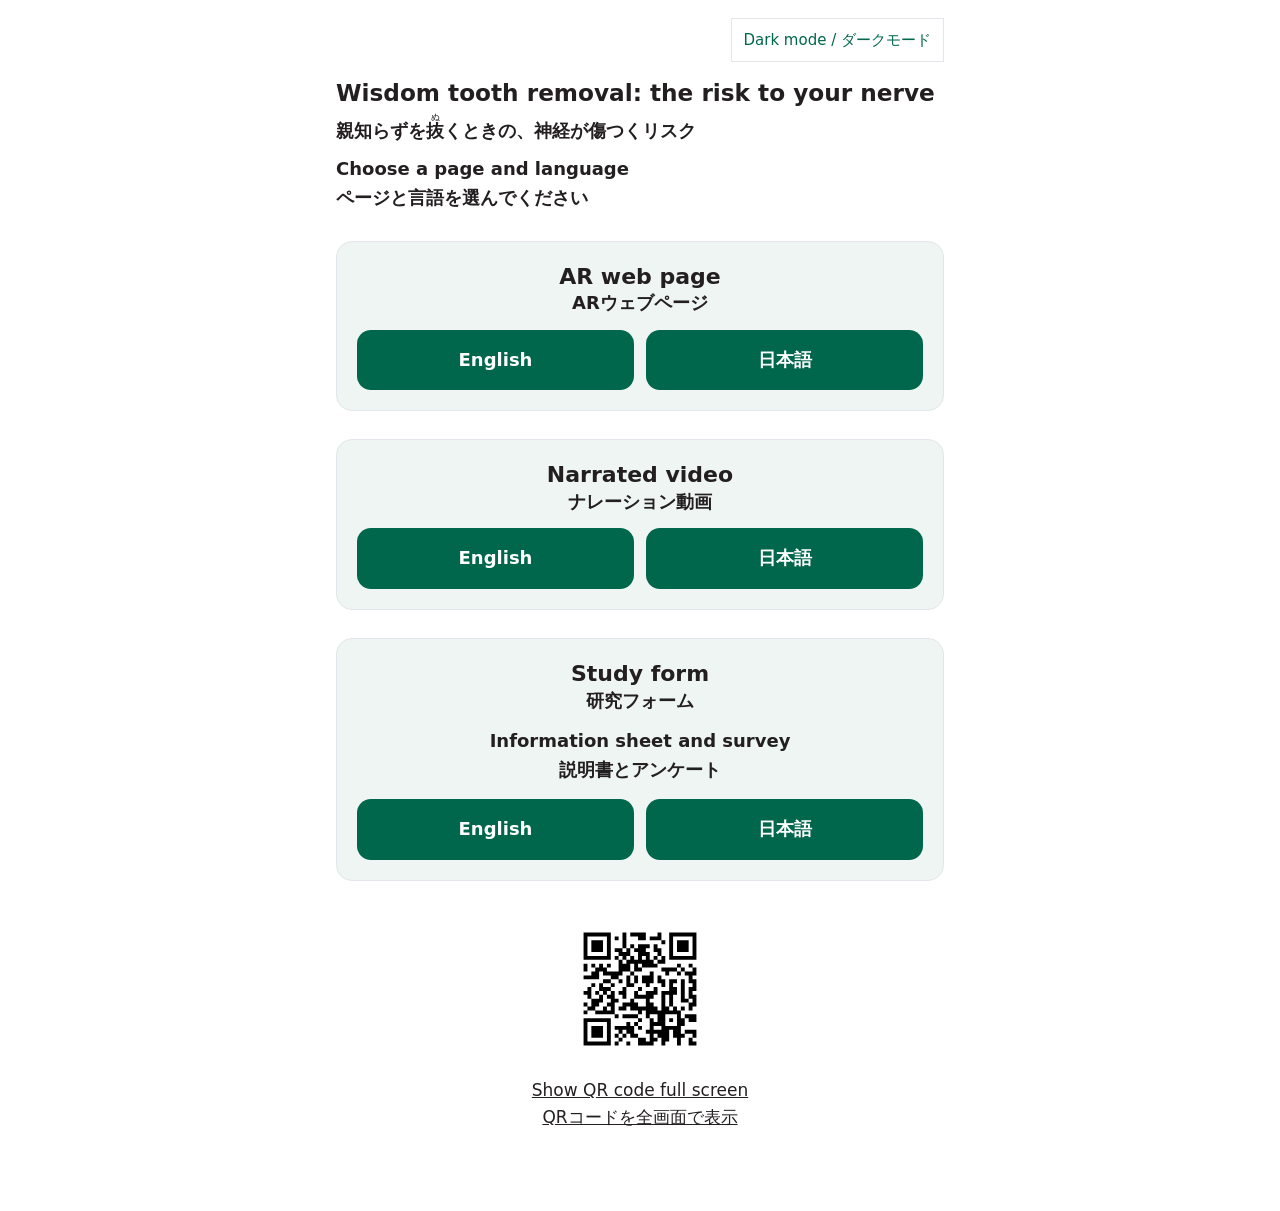
==== commit 59962998: "Home page: link the Japanese study form Co-Authored-By: Claude Fable 5.2 <noreply@anthropic.com> Cla" ====
--- a/index.html
+++ b/index.html
@@ -13,24 +13,24 @@
 <style>
   h1 span { display: block; font-size: 1.1rem; margin-top: 4px; }
   .lead { font-size: 18px; font-weight: 600; margin: 8px 0 0; }
-  .choice { margin-top: 28px; padding: 20px; border: 1px solid var(--line); border-radius: 0; background: var(--card); }
+  .choice { margin-top: 28px; padding: 20px; border: 1px solid var(--line); border-radius: 16px; background: var(--card); }
   .choice h2 { margin: 0 0 14px; text-align: center; font-size: 22px; line-height: 1.35; }
   .choice h2 span { display: block; font-size: 18px; font-weight: 600; }
   .pick { display: grid; grid-template-columns: 1fr 1fr; gap: 12px; }
   .top { display: flex; justify-content: flex-end; padding-top: 10px; }
-  .pick a, .pick .pick-off { display: flex; flex-direction: column; justify-content: center; text-align: center; padding: 16px 8px; border-radius: 0;
+  .pick a, .pick .pick-off { display: flex; flex-direction: column; justify-content: center; text-align: center; padding: 16px 8px; border-radius: 14px;
     background: var(--ar); color: var(--ar-text); text-decoration: none; font-weight: 600; font-size: 18px; }
   .pick .pick-off { background: var(--card); color: var(--muted); border: 1px dashed var(--line); }
   .pick a small, .pick .pick-off small { display: block; font-size: 14px; font-weight: 400; }
   .qr { margin: 28px 0 32px; text-align: center; }
   .qr button { background: none; border: 0; padding: 0; cursor: pointer; font: inherit; color: var(--text); }
-  .qr img { display: block; width: 160px; height: 160px; margin: 0 auto 8px; padding: 8px; background: #fff; border-radius: 0; }
+  .qr img { display: block; width: 160px; height: 160px; margin: 0 auto 8px; padding: 8px; background: #fff; border-radius: 8px; }
   .qr span { text-decoration: underline; }
   #qr-big { width: 100vw; height: 100vh; height: 100dvh; max-width: none; max-height: none; margin: 0; padding: 0; border: 0; background: #fff; color: #000; }
   #qr-big[open] { display: flex; flex-direction: column; align-items: center; justify-content: center; gap: 16px; }
   #qr-big img { width: min(88vw, 70vh); height: min(88vw, 70vh); }
   #qr-big p { margin: 0; font-size: min(18px, 4.2vw); white-space: nowrap; text-align: center; padding: 0 16px; }
-  #qr-big button { font: inherit; font-size: 18px; padding: 10px 22px; border-radius: 0; border: 1px solid #231f20; background: #fff; color: #231f20; cursor: pointer; }
+  #qr-big button { font: inherit; font-size: 18px; padding: 10px 22px; border-radius: 12px; border: 1px solid #231f20; background: #fff; color: #231f20; cursor: pointer; }
 </style>
 </head>
 <body>
@@ -57,9 +57,7 @@
     <p class="lead" style="text-align:center;margin:0 0 14px">Information sheet and survey<br><span lang="ja">説明書とアンケート</span></p>
     <div class="pick">
       <a href="https://forms.cloud.microsoft/r/YUmReSXhMz" target="_blank" rel="noopener" aria-label="Study form, English (opens in a new tab)">English</a>
-      <!-- TODO: Japanese Microsoft Form link. Replace this span with
-           <a href="LINK" lang="ja" target="_blank" rel="noopener" aria-label="研究フォーム、日本語（新しいタブで開きます）">日本語</a> -->
-      <span class="pick-off" lang="ja" aria-disabled="true">日本語<small>準備中</small></span>
+      <a href="https://forms.cloud.microsoft/r/aGP35Gsv1u" lang="ja" target="_blank" rel="noopener" aria-label="研究フォーム、日本語（新しいタブで開きます）">日本語</a>
     </div>
   </section>
   <div class="qr">
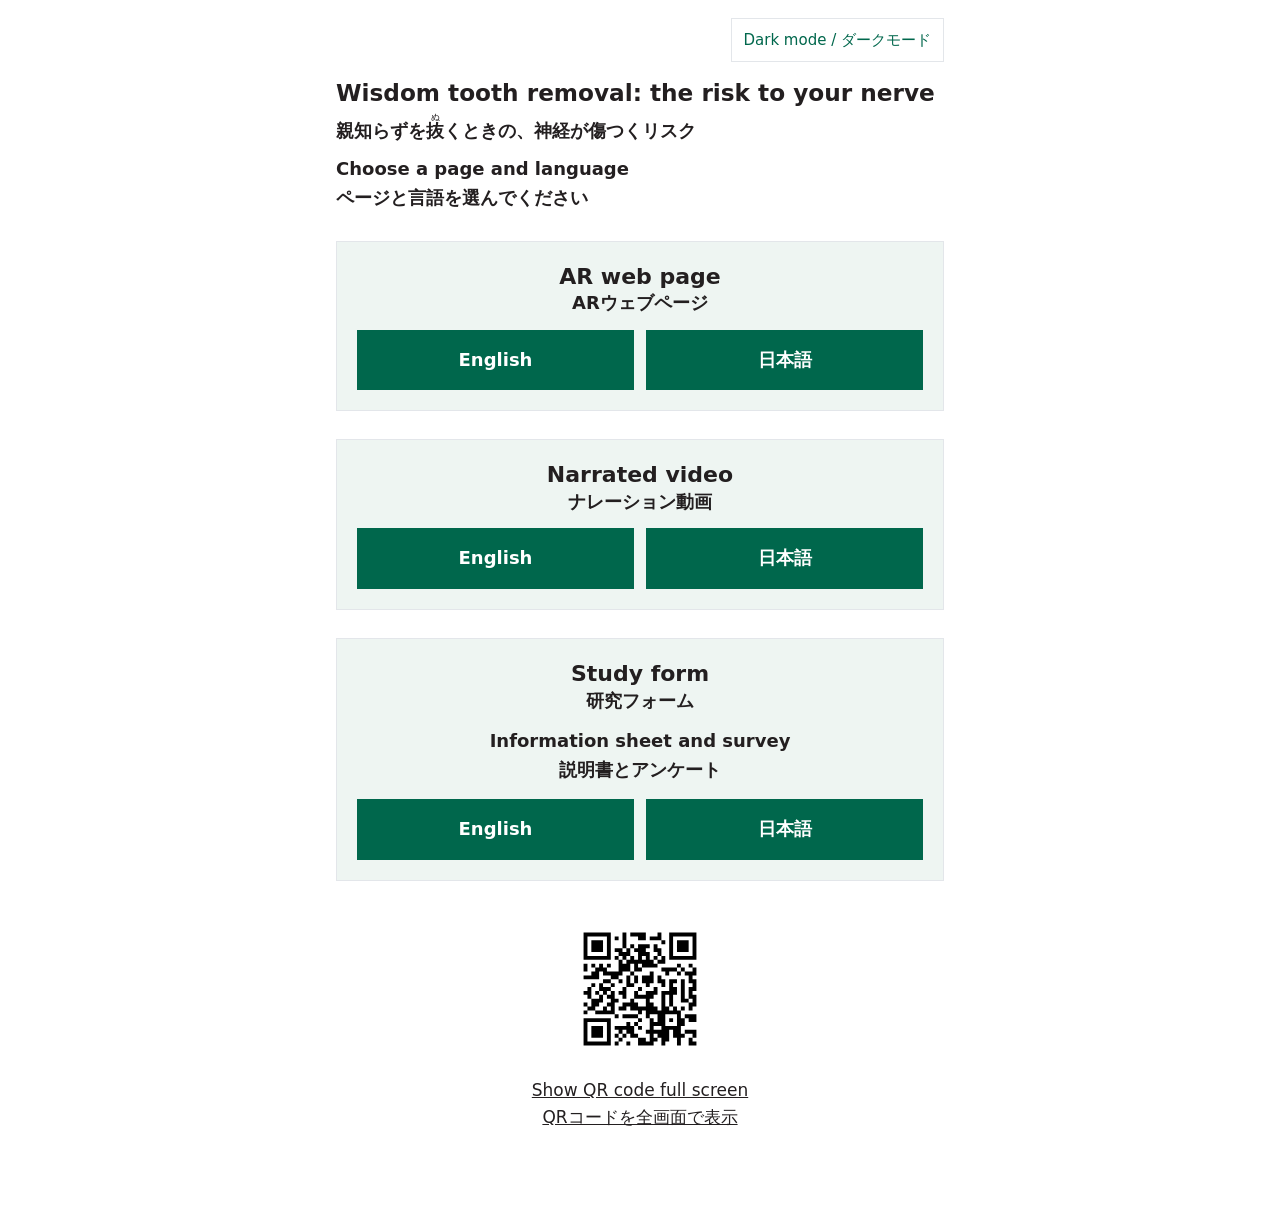
==== commit a9189a9a: "Merge pull request #46 from CBCT-2026/claude/project-thread-nu2x5o Home page: link the Japanese stud" ====
--- a/index.html
+++ b/index.html
@@ -13,24 +13,24 @@
 <style>
   h1 span { display: block; font-size: 1.1rem; margin-top: 4px; }
   .lead { font-size: 18px; font-weight: 600; margin: 8px 0 0; }
-  .choice { margin-top: 28px; padding: 20px; border: 1px solid var(--line); border-radius: 16px; background: var(--card); }
+  .choice { margin-top: 28px; padding: 20px; border: 1px solid var(--line); border-radius: 0; background: var(--card); }
   .choice h2 { margin: 0 0 14px; text-align: center; font-size: 22px; line-height: 1.35; }
   .choice h2 span { display: block; font-size: 18px; font-weight: 600; }
   .pick { display: grid; grid-template-columns: 1fr 1fr; gap: 12px; }
   .top { display: flex; justify-content: flex-end; padding-top: 10px; }
-  .pick a, .pick .pick-off { display: flex; flex-direction: column; justify-content: center; text-align: center; padding: 16px 8px; border-radius: 14px;
+  .pick a, .pick .pick-off { display: flex; flex-direction: column; justify-content: center; text-align: center; padding: 16px 8px; border-radius: 0;
     background: var(--ar); color: var(--ar-text); text-decoration: none; font-weight: 600; font-size: 18px; }
   .pick .pick-off { background: var(--card); color: var(--muted); border: 1px dashed var(--line); }
   .pick a small, .pick .pick-off small { display: block; font-size: 14px; font-weight: 400; }
   .qr { margin: 28px 0 32px; text-align: center; }
   .qr button { background: none; border: 0; padding: 0; cursor: pointer; font: inherit; color: var(--text); }
-  .qr img { display: block; width: 160px; height: 160px; margin: 0 auto 8px; padding: 8px; background: #fff; border-radius: 8px; }
+  .qr img { display: block; width: 160px; height: 160px; margin: 0 auto 8px; padding: 8px; background: #fff; border-radius: 0; }
   .qr span { text-decoration: underline; }
   #qr-big { width: 100vw; height: 100vh; height: 100dvh; max-width: none; max-height: none; margin: 0; padding: 0; border: 0; background: #fff; color: #000; }
   #qr-big[open] { display: flex; flex-direction: column; align-items: center; justify-content: center; gap: 16px; }
   #qr-big img { width: min(88vw, 70vh); height: min(88vw, 70vh); }
   #qr-big p { margin: 0; font-size: min(18px, 4.2vw); white-space: nowrap; text-align: center; padding: 0 16px; }
-  #qr-big button { font: inherit; font-size: 18px; padding: 10px 22px; border-radius: 12px; border: 1px solid #231f20; background: #fff; color: #231f20; cursor: pointer; }
+  #qr-big button { font: inherit; font-size: 18px; padding: 10px 22px; border-radius: 0; border: 1px solid #231f20; background: #fff; color: #231f20; cursor: pointer; }
 </style>
 </head>
 <body>
